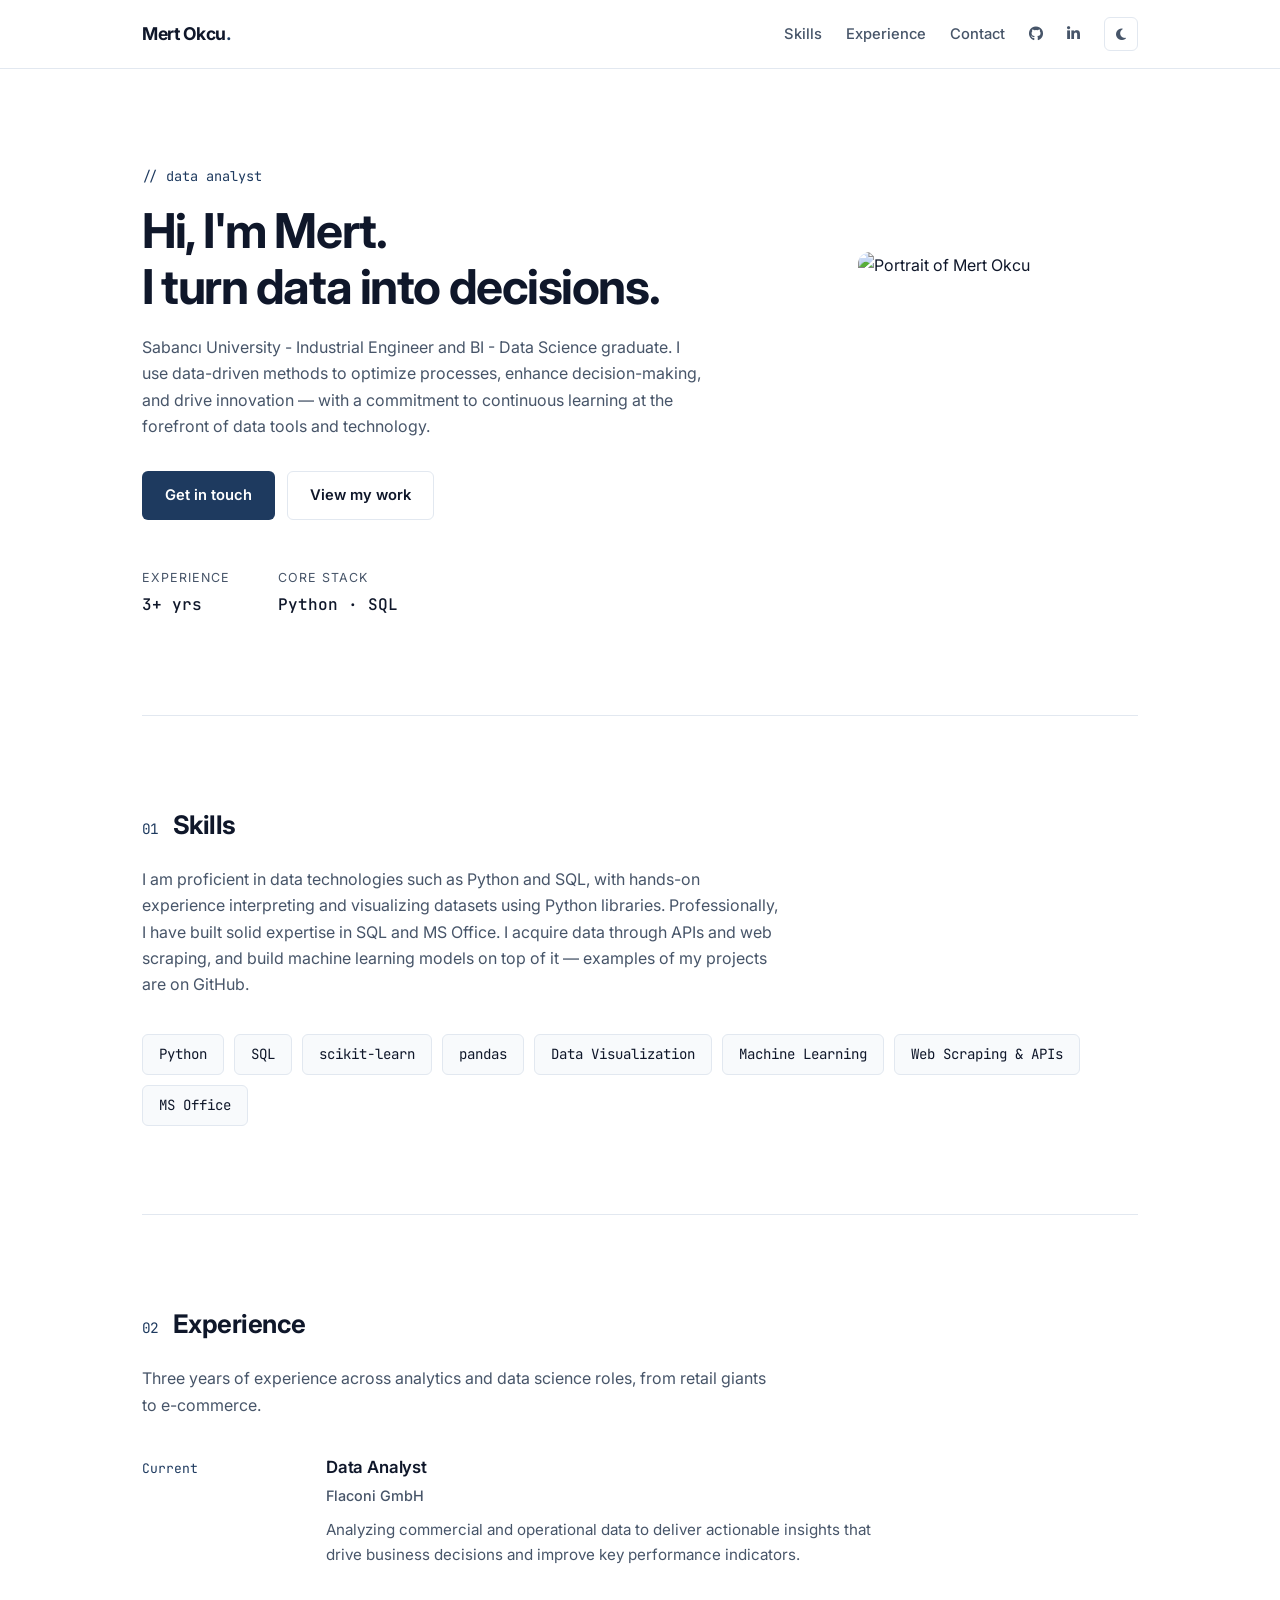
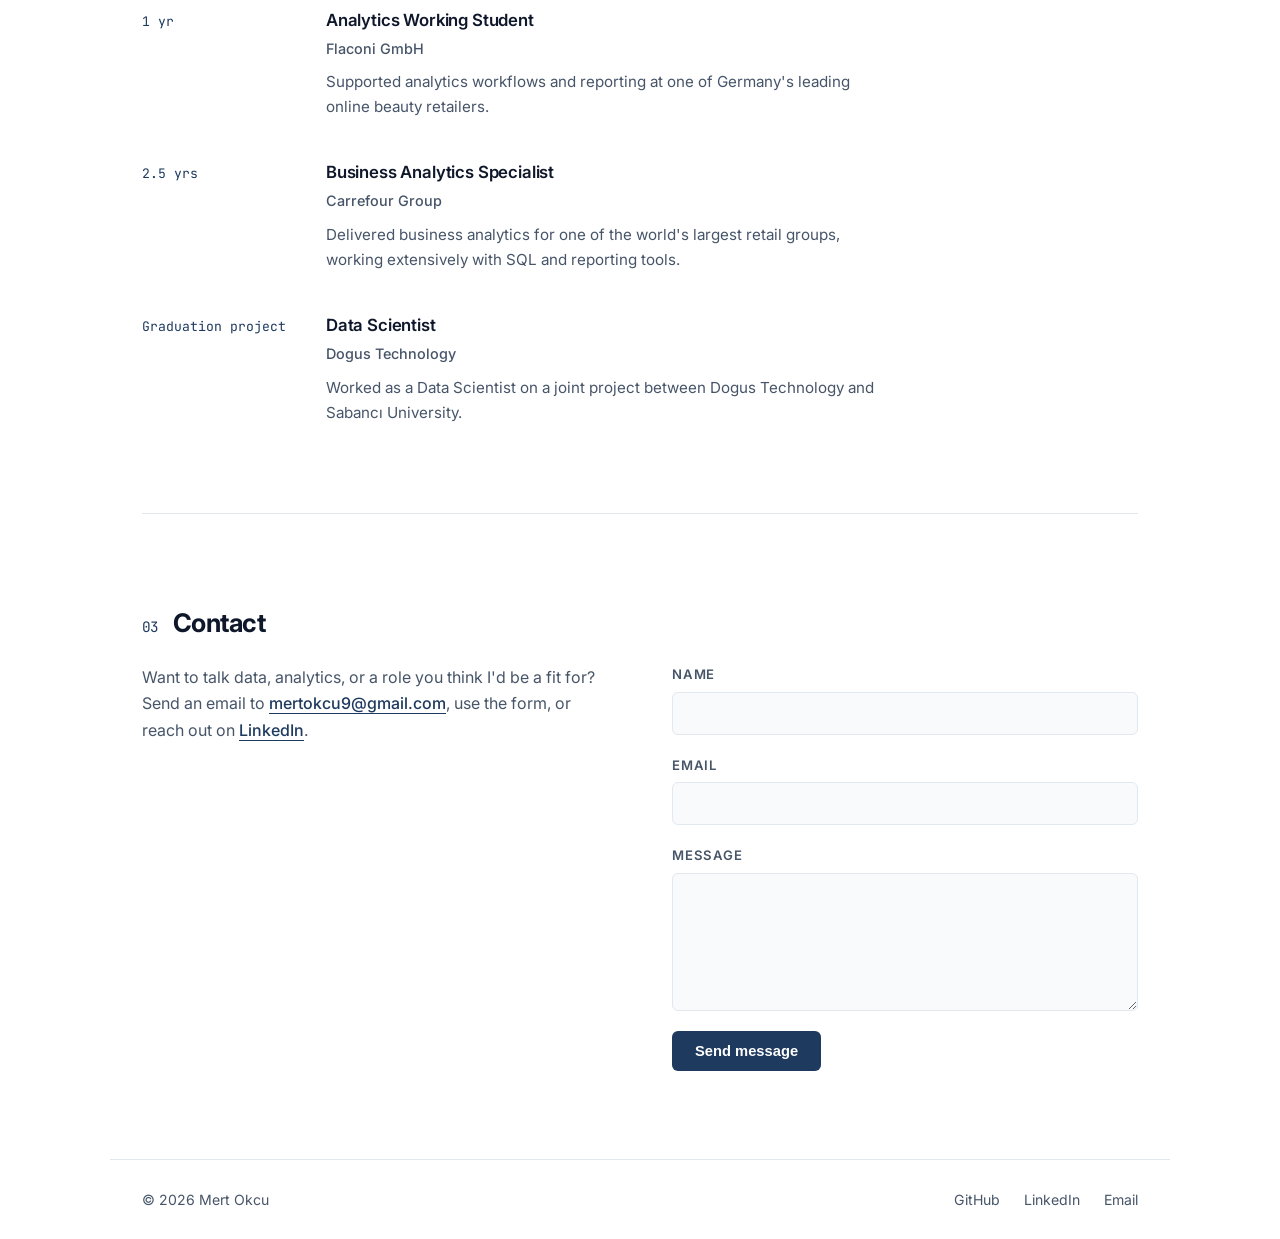
==== Full Stack/MO Website/index.html @ 797780fa "Redesign portfolio with modern analytics theme" ====
<!DOCTYPE html>
<html lang="en">
<head>
    <meta charset="UTF-8">
    <meta name="viewport" content="width=device-width, initial-scale=1.0">
    <meta name="description" content="Mert Okcu — Data Analyst. Python, SQL, machine learning and business analytics.">
    <title>Mert Okcu — Data Analyst</title>
    <link rel="stylesheet" href="styles.css">
    <link rel="preconnect" href="https://fonts.googleapis.com">
    <link rel="preconnect" href="https://fonts.gstatic.com" crossorigin>
    <link href="https://fonts.googleapis.com/css2?family=Inter:wght@400;500;600;700&family=JetBrains+Mono:wght@400;500&display=swap" rel="stylesheet">
    <link rel="stylesheet" href="https://cdnjs.cloudflare.com/ajax/libs/font-awesome/6.7.2/css/all.min.css"
    integrity="sha512-Evv84Mr4kqVGRNSgIGL/F/aIDqQb7xQ2vcrdIwxfjThSH8CSR7PBEakCr51Ck+w+/U6swU2Im1vVX0SVk9ABhg=="
    crossorigin="anonymous" referrerpolicy="no-referrer" />
</head>
<body>

    <header class="site-header">
        <nav aria-label="Main navigation">
            <div class="left">
                <a href="/" class="brand">Mert&nbsp;Okcu<span class="brand-dot">.</span></a>
            </div>

            <div class="right">
                <a href="#skills">Skills</a>
                <a href="#experience">Experience</a>
                <a href="#contact">Contact</a>

                <a href="https://github.com/mertokcu" target="_blank" rel="noopener noreferrer" aria-label="GitHub profile" class="icon-link">
                    <i class="fa-brands fa-github" aria-hidden="true"></i>
                </a>
                <a href="https://linkedin.com/in/mertokcu" target="_blank" rel="noopener noreferrer" aria-label="LinkedIn profile" class="icon-link">
                    <i class="fa-brands fa-linkedin-in" aria-hidden="true"></i>
                </a>

                <button id="theme-toggle" aria-label="Toggle dark mode">
                    <i class="fa-solid fa-moon" aria-hidden="true"></i>
                </button>
            </div>
        </nav>
    </header>

    <main>

        <!-- Hero -->
        <section class="hero-section">
            <div class="text">
                <p class="eyebrow">// data analyst</p>
                <h1>Hi, I'm Mert.<br>I turn data into decisions.</h1>
                <p class="lead">
                    Sabancı University - Industrial Engineer and BI - Data Science graduate.
                    I use data-driven methods to optimize processes, enhance decision-making,
                    and drive innovation — with a commitment to continuous learning at the
                    forefront of data tools and technology.
                </p>

                <div class="hero-actions">
                    <a href="#contact" class="btn btn-primary">Get in touch</a>
                    <a href="https://github.com/mertokcu" target="_blank" rel="noopener noreferrer" class="btn btn-ghost">View my work</a>
                </div>

                <dl class="hero-stats" aria-label="Key facts">
                    <div class="stat">
                        <dt>Experience</dt>
                        <dd>3+ yrs</dd>
                    </div>
                    <div class="stat">
                        <dt>Core stack</dt>
                        <dd>Python · SQL</dd>
                    </div>
                </dl>
            </div>

            <div class="headshot">
                <img src="./Images/mertokcupp.jpeg" alt="Portrait of Mert Okcu">
            </div>
        </section>

        <!-- Skills -->
        <section id="skills" class="skills-section">
            <h2><span class="section-index">01</span>Skills</h2>
            <p class="section-text">
                I am proficient in data technologies such as Python and SQL, with hands-on
                experience interpreting and visualizing datasets using Python libraries.
                Professionally, I have built solid expertise in SQL and MS Office. I acquire
                data through APIs and web scraping, and build machine learning models on top
                of it — examples of my projects are on GitHub.
            </p>

            <ul class="skill-tags" aria-label="Technical skills">
                <li>Python</li>
                <li>SQL</li>
                <li>scikit-learn</li>
                <li>pandas</li>
                <li>Data Visualization</li>
                <li>Machine Learning</li>
                <li>Web Scraping &amp; APIs</li>
                <li>MS Office</li>
            </ul>
        </section>

        <!-- Experience -->
        <section id="experience" class="experience-section">
            <h2><span class="section-index">02</span>Experience</h2>
            <p class="section-text">
                Three years of experience across analytics and data science roles,
                from retail giants to e-commerce.
            </p>

            <ol class="timeline">
                <li class="timeline-item">
                    <div class="timeline-meta">Current</div>
                    <div class="timeline-body">
                        <h3>Data Analyst</h3>
                        <a href="https://www.flaconi.de/" target="_blank" rel="noopener noreferrer" class="company">Flaconi GmbH</a>
                        <p>Analyzing commercial and operational data to deliver actionable insights that drive business decisions and improve key performance indicators.</p>
                    </div>
                </li>

                <li class="timeline-item">
                    <div class="timeline-meta">1 yr</div>
                    <div class="timeline-body">
                        <h3>Analytics Working Student</h3>
                        <a href="https://www.flaconi.de/" target="_blank" rel="noopener noreferrer" class="company">Flaconi GmbH</a>
                        <p>Supported analytics workflows and reporting at one of Germany's leading online beauty retailers.</p>
                    </div>
                </li>

                <li class="timeline-item">
                    <div class="timeline-meta">2.5 yrs</div>
                    <div class="timeline-body">
                        <h3>Business Analytics Specialist</h3>
                        <a href="https://www.carrefour.com/en" target="_blank" rel="noopener noreferrer" class="company">Carrefour Group</a>
                        <p>Delivered business analytics for one of the world's largest retail groups, working extensively with SQL and reporting tools.</p>
                    </div>
                </li>

                <li class="timeline-item">
                    <div class="timeline-meta">Graduation project</div>
                    <div class="timeline-body">
                        <h3>Data Scientist</h3>
                        <a href="https://www.d-teknoloji.com.tr/" target="_blank" rel="noopener noreferrer" class="company">Dogus Technology</a>
                        <p>Worked as a Data Scientist on a joint project between Dogus Technology and Sabancı University.</p>
                    </div>
                </li>
            </ol>
        </section>

        <!-- Contact -->
        <section id="contact" class="contact-section">
            <h2><span class="section-index">03</span>Contact</h2>
            <div class="group">
                <div class="text">
                    <p class="section-text">
                        Want to talk data, analytics, or a role you think I'd be a fit for?
                        Send an email to
                        <a href="mailto:mertokcu9@gmail.com" class="inline-link">mertokcu9@gmail.com</a>,
                        use the form, or reach out on
                        <a href="https://linkedin.com/in/mertokcu" target="_blank" rel="noopener noreferrer" class="inline-link">LinkedIn</a>.
                    </p>
                </div>

                <form>
                    <label for="name">Name</label>
                    <input type="text" id="name" name="name" autocomplete="name">

                    <label for="email">Email</label>
                    <input type="email" id="email" name="email" autocomplete="email">

                    <label for="message">Message</label>
                    <textarea id="message" name="message" rows="6"></textarea>

                    <button type="submit" class="btn btn-primary">Send message</button>
                </form>
            </div>
        </section>

    </main>

    <footer class="site-footer">
        <p>© 2026 Mert Okcu</p>
        <div class="footer-links">
            <a href="https://github.com/mertokcu" target="_blank" rel="noopener noreferrer">GitHub</a>
            <a href="https://linkedin.com/in/mertokcu" target="_blank" rel="noopener noreferrer">LinkedIn</a>
            <a href="mailto:mertokcu9@gmail.com">Email</a>
        </div>
    </footer>

    <script src="script.js"></script>
</body>
</html>
---- Full Stack/MO Website/styles.css ----
/* ==========================================================================
   Mert Okcu — Data Analyst Portfolio
   Palette: crisp white / slate gray / deep navy
   Type:    Inter (body) + JetBrains Mono (technical accents)
   ========================================================================== */

:root {
    --bg: #ffffff;
    --bg-subtle: #f8fafc;
    --text: #0f172a;
    --text-muted: #475569;
    --accent: #1e3a5f;
    --accent-strong: #16304f;
    --border: #e2e8f0;

    --font-sans: 'Inter', -apple-system, BlinkMacSystemFont, sans-serif;
    --font-mono: 'JetBrains Mono', 'SF Mono', Menlo, monospace;
}

body.dark-mode {
    --bg: #0d1117;
    --bg-subtle: #161b22;
    --text: #e6edf3;
    --text-muted: #94a3b8;
    --accent: #7da7d9;
    --accent-strong: #a8c7e8;
    --border: #21262d;
}

* {
    margin: 0;
    padding: 0;
    box-sizing: border-box;
}

html {
    scroll-behavior: smooth;
}

body {
    font-family: var(--font-sans);
    background-color: var(--bg);
    color: var(--text);
    line-height: 1.65;
    -webkit-font-smoothing: antialiased;
    transition: background-color 0.2s ease, color 0.2s ease;
}

a {
    color: inherit;
    text-decoration: none;
}

main,
.site-header nav,
.site-footer {
    max-width: 1060px;
    margin: 0 auto;
    padding: 0 32px;
}

/* --------------------------------------------------------------------------
   Header / navigation
   -------------------------------------------------------------------------- */

.site-header {
    position: sticky;
    top: 0;
    z-index: 10;
    background-color: var(--bg);
    border-bottom: 1px solid var(--border);
}

.site-header nav {
    display: flex;
    justify-content: space-between;
    align-items: center;
    height: 68px;
}

.brand {
    font-weight: 700;
    font-size: 1.1rem;
    letter-spacing: -0.02em;
}

.brand-dot {
    color: var(--accent);
}

.site-header .right {
    display: flex;
    align-items: center;
    gap: 24px;
}

.site-header .right a {
    font-size: 0.92rem;
    font-weight: 500;
    color: var(--text-muted);
    transition: color 0.15s ease;
}

.site-header .right a:hover {
    color: var(--text);
}

.icon-link {
    font-size: 1.05rem;
}

#theme-toggle {
    background: none;
    border: 1px solid var(--border);
    border-radius: 6px;
    width: 34px;
    height: 34px;
    color: var(--text-muted);
    cursor: pointer;
    transition: color 0.15s ease, border-color 0.15s ease;
}

#theme-toggle:hover {
    color: var(--text);
    border-color: var(--text-muted);
}

/* --------------------------------------------------------------------------
   Shared section elements
   -------------------------------------------------------------------------- */

section {
    padding: 88px 0;
    border-bottom: 1px solid var(--border);
}

section:last-of-type {
    border-bottom: none;
}

h2 {
    font-size: 1.6rem;
    font-weight: 700;
    letter-spacing: -0.02em;
    margin-bottom: 20px;
}

.section-index {
    font-family: var(--font-mono);
    font-size: 0.9rem;
    font-weight: 400;
    color: var(--accent);
    margin-right: 14px;
}

.section-text {
    color: var(--text-muted);
    max-width: 640px;
    margin-bottom: 36px;
}

.eyebrow {
    font-family: var(--font-mono);
    font-size: 0.85rem;
    color: var(--accent);
    margin-bottom: 16px;
}

/* --------------------------------------------------------------------------
   Hero
   -------------------------------------------------------------------------- */

.hero-section {
    display: flex;
    align-items: center;
    gap: 64px;
    padding: 96px 0;
}

.hero-section .text {
    flex: 1;
}

.hero-section h1 {
    font-size: clamp(2rem, 5vw, 3rem);
    font-weight: 700;
    letter-spacing: -0.03em;
    line-height: 1.15;
    margin-bottom: 20px;
}

.lead {
    color: var(--text-muted);
    max-width: 560px;
    margin-bottom: 32px;
}

.hero-actions {
    display: flex;
    flex-wrap: wrap;
    gap: 12px;
    margin-bottom: 48px;
}

.btn {
    display: inline-block;
    padding: 11px 22px;
    border-radius: 6px;
    font-size: 0.92rem;
    font-weight: 600;
    border: 1px solid transparent;
    cursor: pointer;
    transition: background-color 0.15s ease, border-color 0.15s ease, color 0.15s ease;
}

.btn-primary {
    background-color: var(--accent);
    color: #ffffff;
}

.btn-primary:hover {
    background-color: var(--accent-strong);
}

body.dark-mode .btn-primary {
    color: #0d1117;
}

.btn-ghost {
    border-color: var(--border);
    color: var(--text);
}

.btn-ghost:hover {
    border-color: var(--text-muted);
}

.hero-stats {
    display: flex;
    gap: 48px;
}

.hero-stats .stat dt {
    font-size: 0.78rem;
    text-transform: uppercase;
    letter-spacing: 0.08em;
    color: var(--text-muted);
    margin-bottom: 4px;
}

.hero-stats .stat dd {
    font-family: var(--font-mono);
    font-size: 1rem;
    font-weight: 500;
    color: var(--text);
}

.headshot {
    flex-shrink: 0;
}

.headshot img {
    width: 280px;
    height: 280px;
    object-fit: cover;
    border-radius: 12px;
    display: block;
}

/* --------------------------------------------------------------------------
   Skills
   -------------------------------------------------------------------------- */

.skill-tags {
    list-style: none;
    display: flex;
    flex-wrap: wrap;
    gap: 10px;
}

.skill-tags li {
    font-family: var(--font-mono);
    font-size: 0.88rem;
    color: var(--text);
    background-color: var(--bg-subtle);
    border: 1px solid var(--border);
    border-radius: 6px;
    padding: 8px 16px;
}

/* --------------------------------------------------------------------------
   Experience timeline
   -------------------------------------------------------------------------- */

.timeline {
    list-style: none;
    display: flex;
    flex-direction: column;
    gap: 40px;
}

.timeline-item {
    display: grid;
    grid-template-columns: 160px 1fr;
    gap: 24px;
}

.timeline-meta {
    font-family: var(--font-mono);
    font-size: 0.82rem;
    color: var(--accent);
    padding-top: 4px;
}

.timeline-body h3 {
    font-size: 1.05rem;
    font-weight: 600;
    letter-spacing: -0.01em;
}

.timeline-body .company {
    display: inline-block;
    font-size: 0.9rem;
    font-weight: 500;
    color: var(--text-muted);
    margin-bottom: 8px;
    border-bottom: 1px solid transparent;
    transition: color 0.15s ease, border-color 0.15s ease;
}

.timeline-body .company:hover {
    color: var(--accent);
    border-bottom-color: var(--accent);
}

.timeline-body p {
    color: var(--text-muted);
    font-size: 0.95rem;
    max-width: 560px;
}

/* --------------------------------------------------------------------------
   Contact
   -------------------------------------------------------------------------- */

.contact-section .group {
    display: flex;
    gap: 64px;
}

.contact-section .text {
    flex: 1;
}

.contact-section form {
    flex: 1;
    display: flex;
    flex-direction: column;
}

.inline-link {
    color: var(--accent);
    font-weight: 500;
    border-bottom: 1px solid var(--accent);
}

.contact-section form label {
    font-size: 0.82rem;
    font-weight: 600;
    text-transform: uppercase;
    letter-spacing: 0.06em;
    color: var(--text-muted);
    margin-bottom: 6px;
}

.contact-section form input,
.contact-section form textarea {
    font-family: var(--font-sans);
    font-size: 0.95rem;
    color: var(--text);
    background-color: var(--bg-subtle);
    border: 1px solid var(--border);
    border-radius: 6px;
    padding: 11px 14px;
    margin-bottom: 20px;
    outline: none;
    resize: vertical;
    transition: border-color 0.15s ease;
}

.contact-section form input:focus,
.contact-section form textarea:focus {
    border-color: var(--accent);
}

.contact-section form button {
    align-self: flex-start;
}

/* --------------------------------------------------------------------------
   Footer
   -------------------------------------------------------------------------- */

.site-footer {
    display: flex;
    justify-content: space-between;
    align-items: center;
    padding-top: 28px;
    padding-bottom: 28px;
    border-top: 1px solid var(--border);
    font-size: 0.88rem;
    color: var(--text-muted);
}

.footer-links {
    display: flex;
    gap: 24px;
}

.footer-links a {
    color: var(--text-muted);
    transition: color 0.15s ease;
}

.footer-links a:hover {
    color: var(--text);
}

/* --------------------------------------------------------------------------
   Responsive
   -------------------------------------------------------------------------- */

@media (max-width: 860px) {
    .hero-section {
        flex-direction: column-reverse;
        align-items: flex-start;
        gap: 40px;
        padding: 56px 0;
    }

    .headshot img {
        width: 200px;
        height: 200px;
    }

    .hero-stats {
        flex-wrap: wrap;
        gap: 28px 40px;
    }

    section {
        padding: 64px 0;
    }

    .contact-section .group {
        flex-direction: column;
        gap: 32px;
    }

    .timeline-item {
        grid-template-columns: 1fr;
        gap: 6px;
    }
}

@media (max-width: 600px) {
    main,
    .site-header nav,
    .site-footer {
        padding-left: 20px;
        padding-right: 20px;
    }

    /* Hide text nav links on small screens; icons + sections remain reachable */
    .site-header .right a:not(.icon-link) {
        display: none;
    }

    .site-header .right {
        gap: 18px;
    }

    .site-footer {
        flex-direction: column;
        gap: 12px;
    }
}
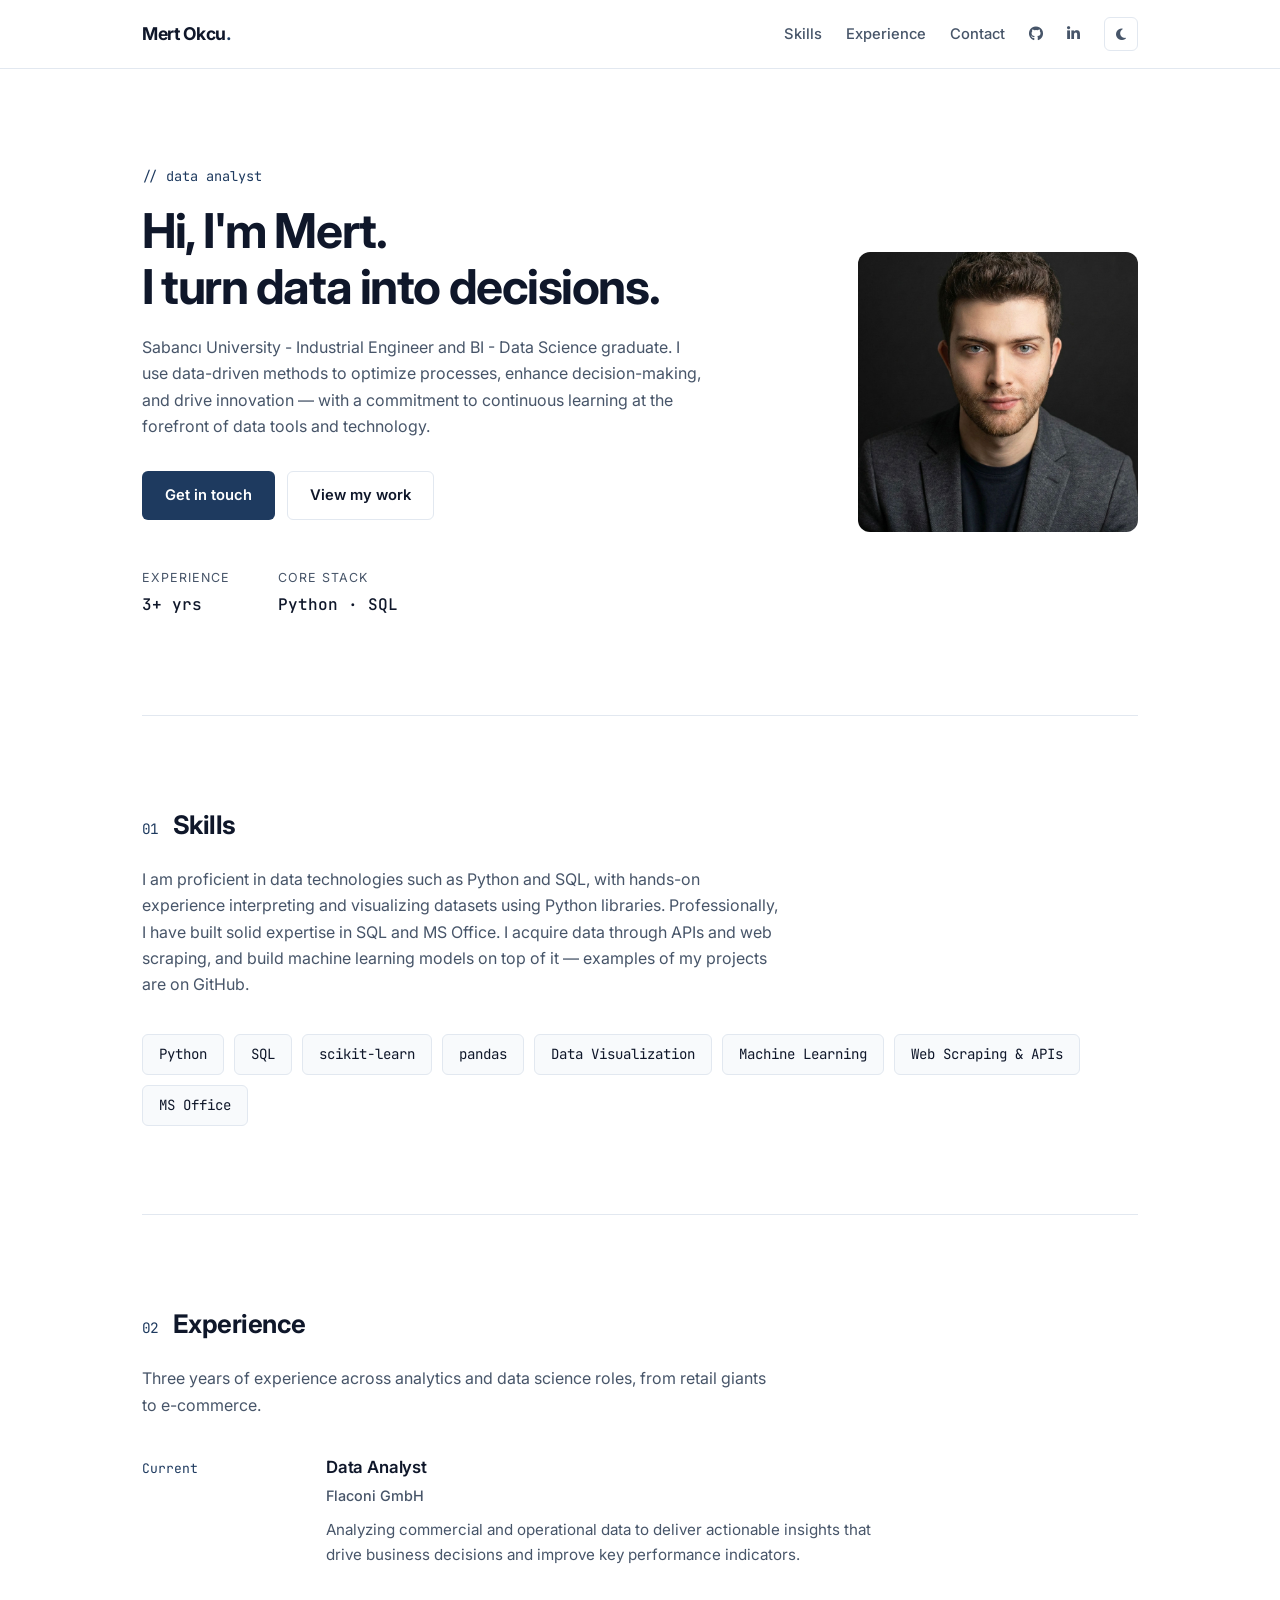
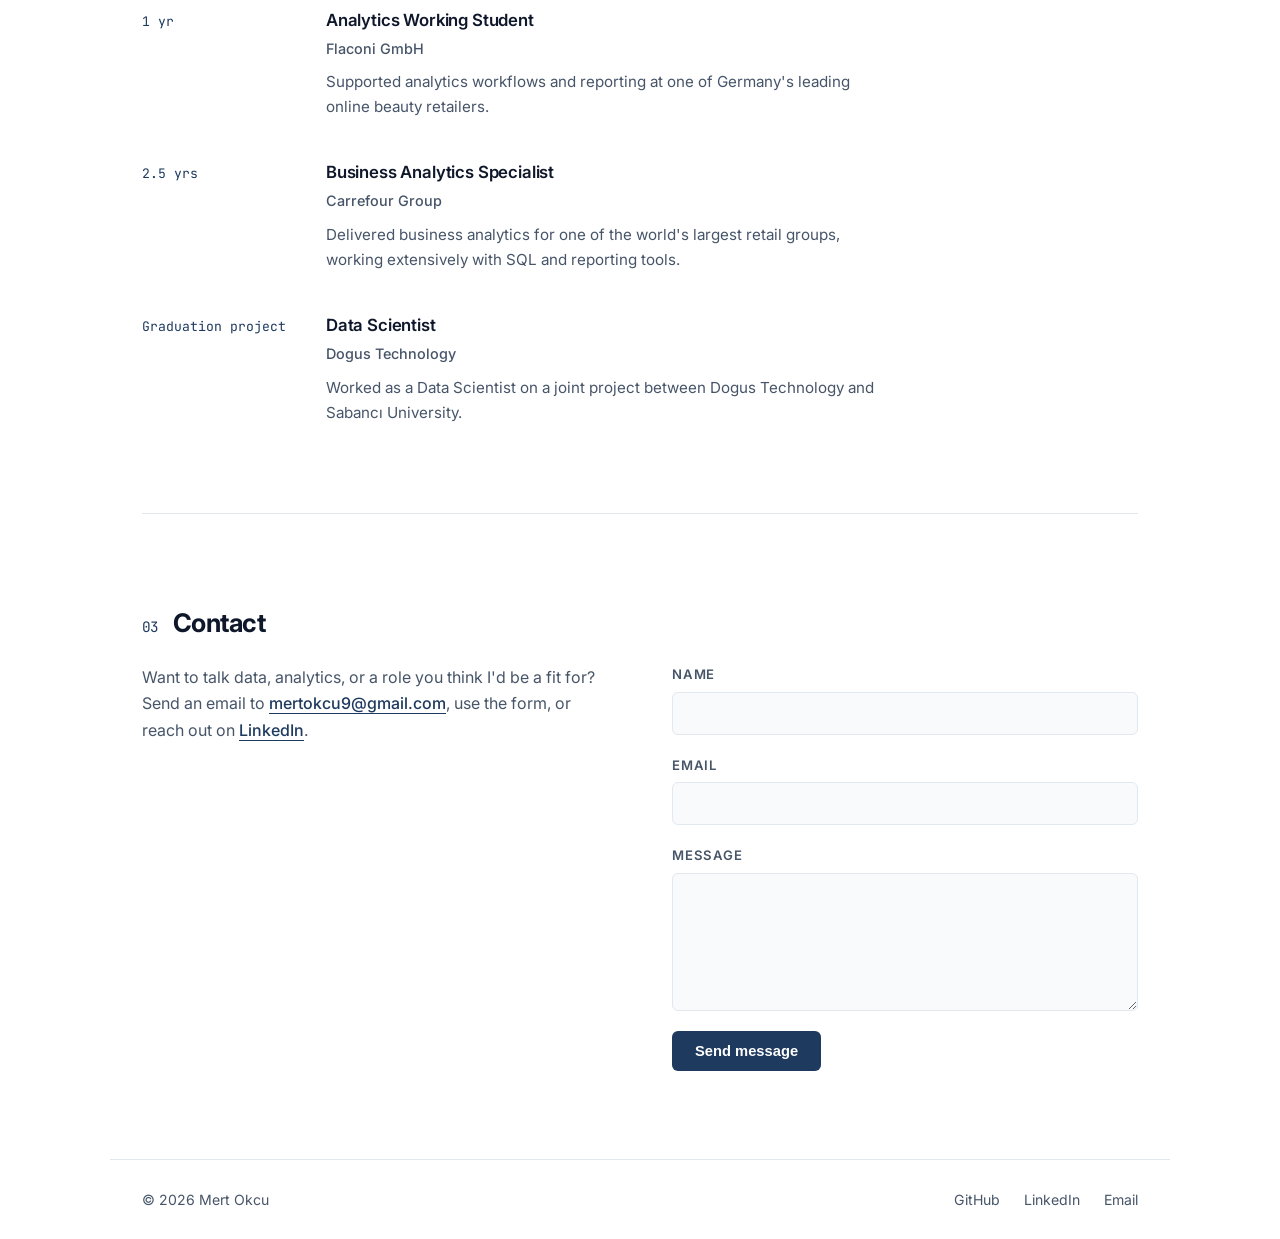
==== commit 489d6a7d: "Redesign portfolio with modern analytics theme" ====
--- a/Full Stack/MO Website/index.html
+++ b/Full Stack/MO Website/index.html
@@ -72,7 +72,7 @@
             </div>
 
             <div class="headshot">
-                <img src="./Images/mertokcupp.jpeg" alt="Portrait of Mert Okcu">
+                <img src="./mertokcupp.jpeg" alt="Portrait of Mert Okcu">
             </div>
         </section>
 
